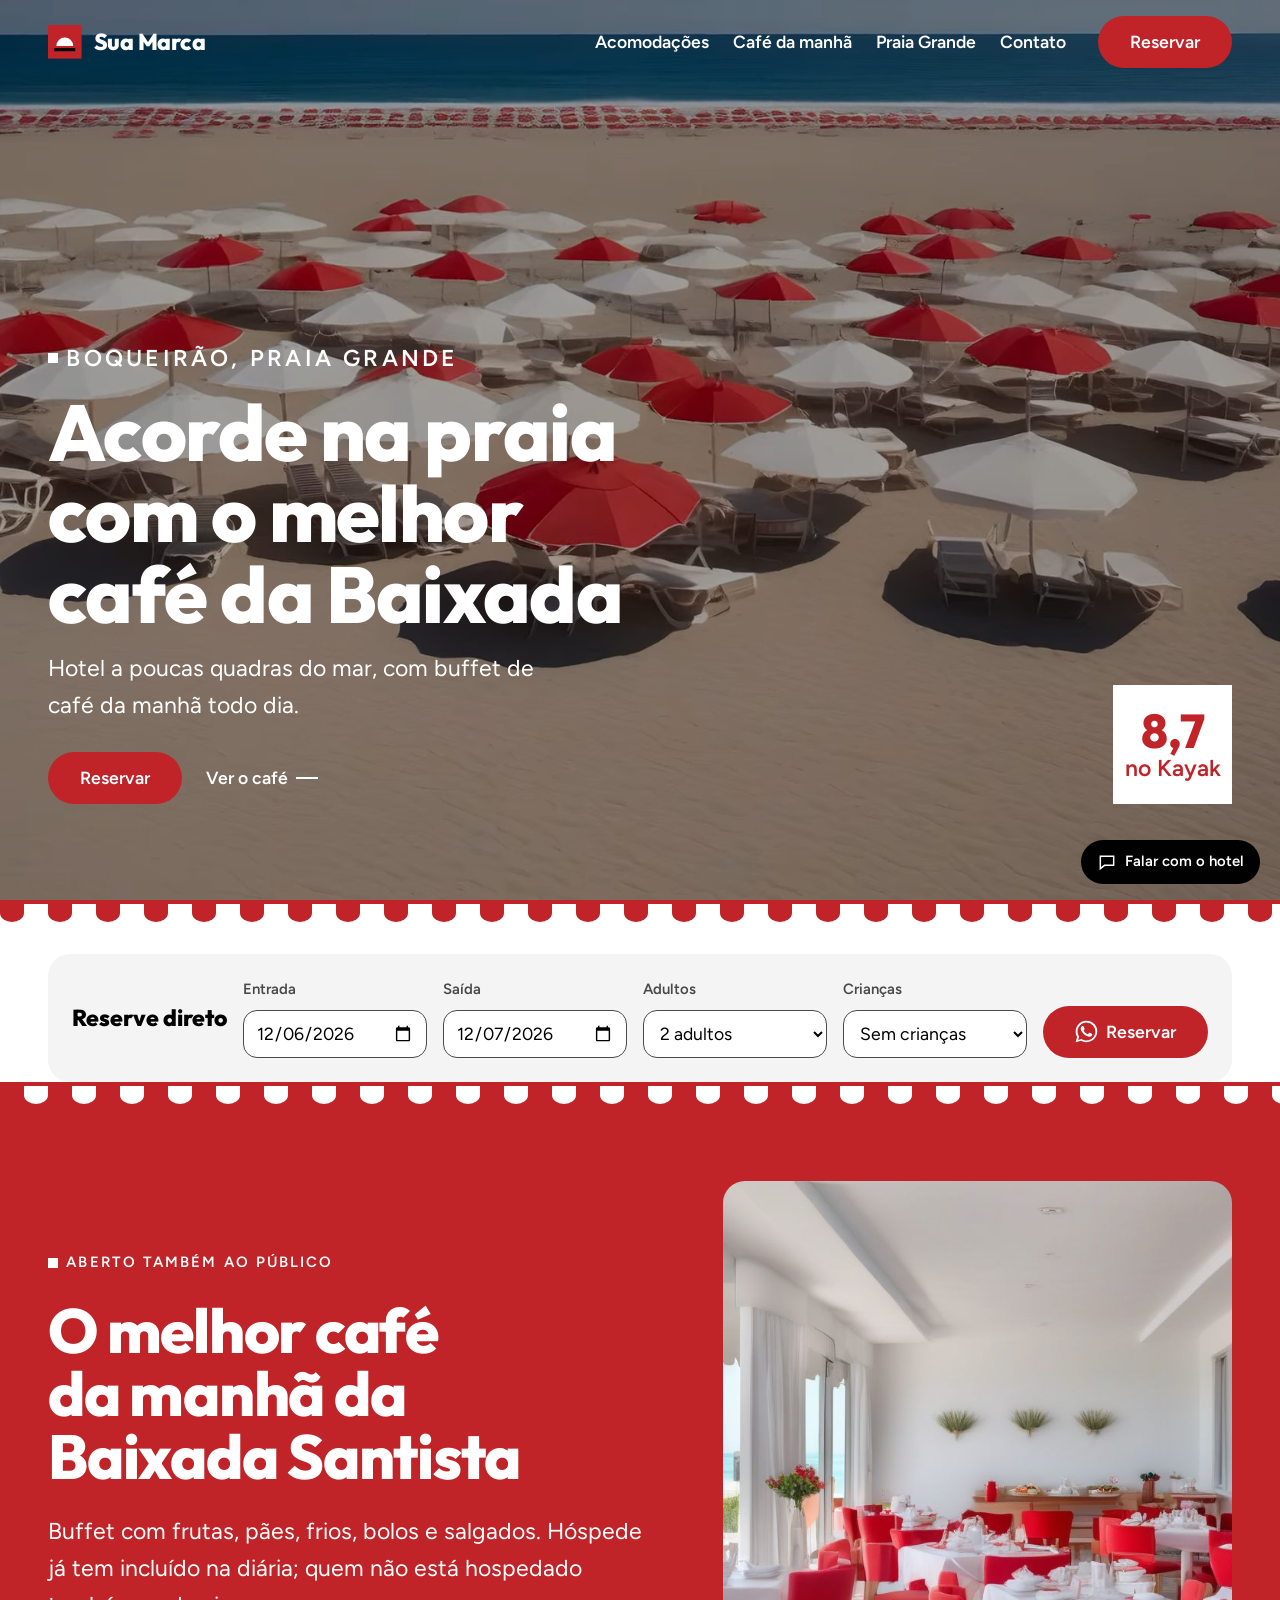
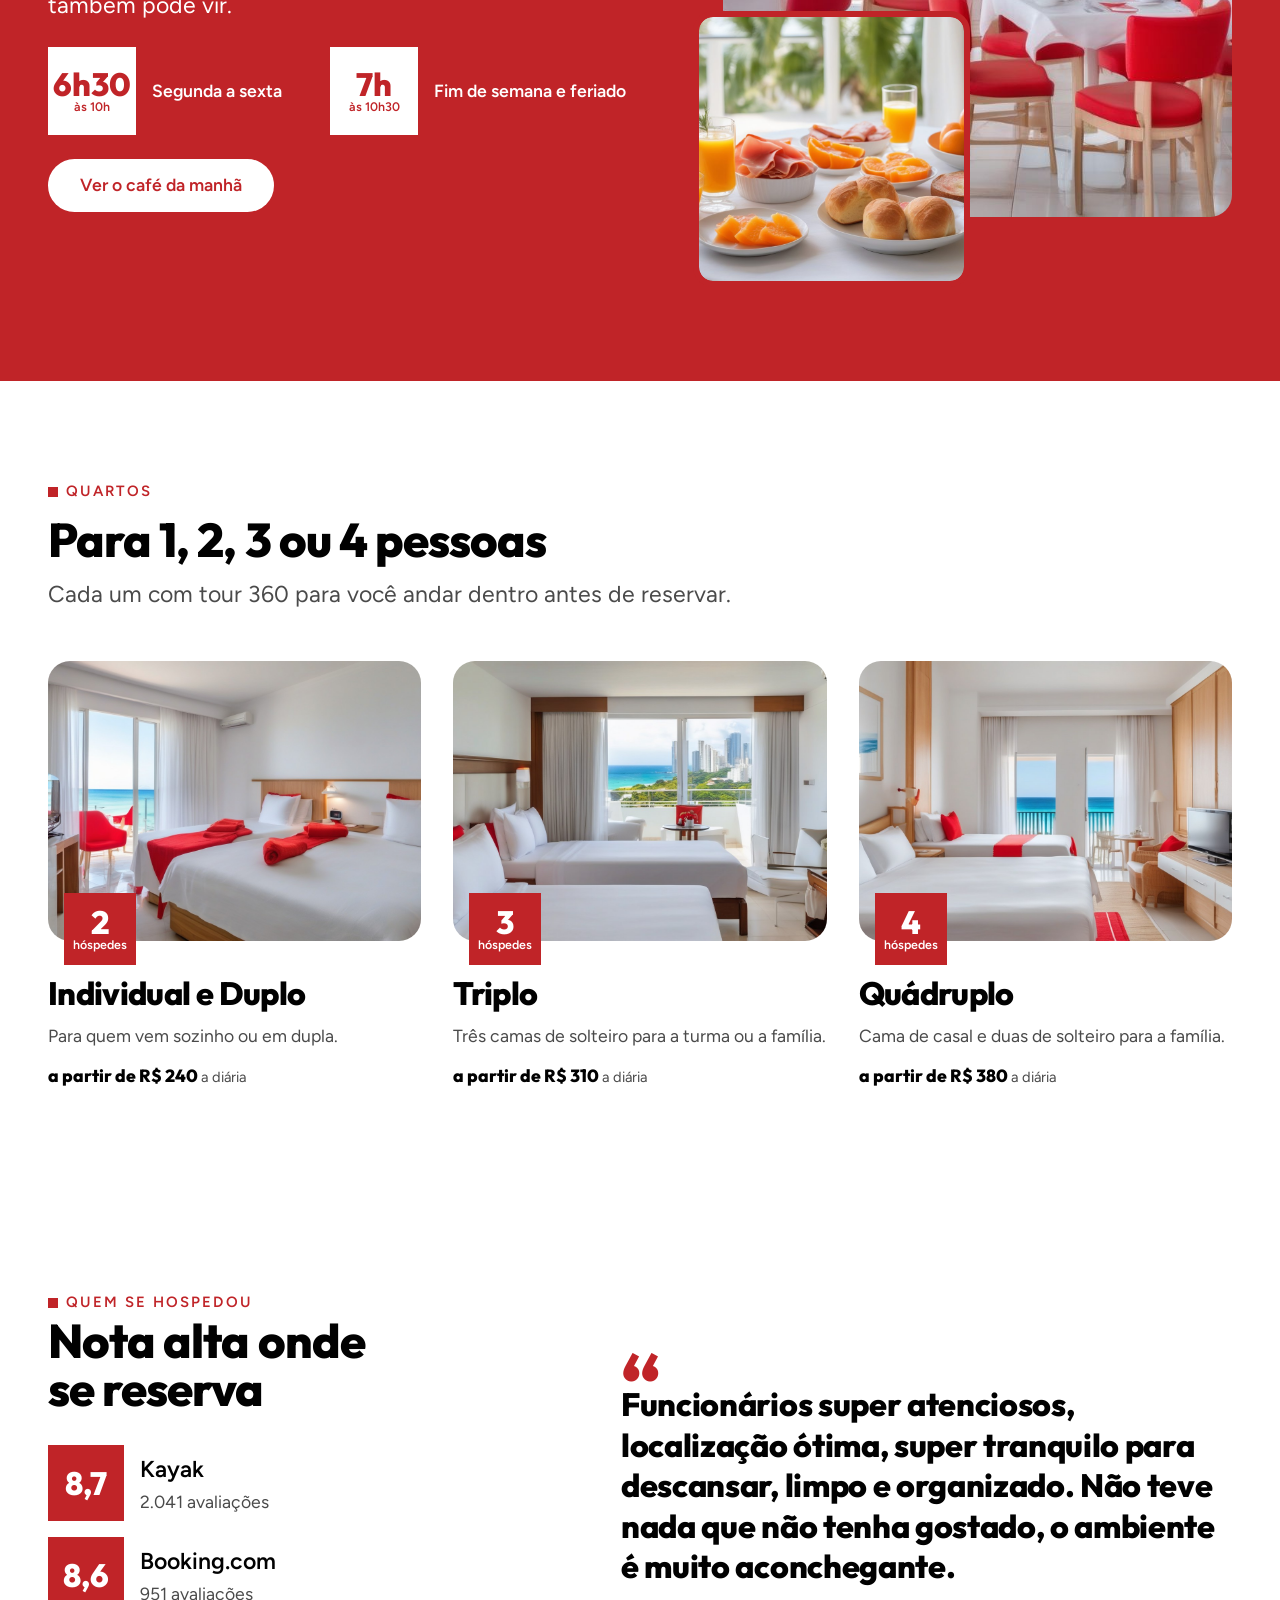
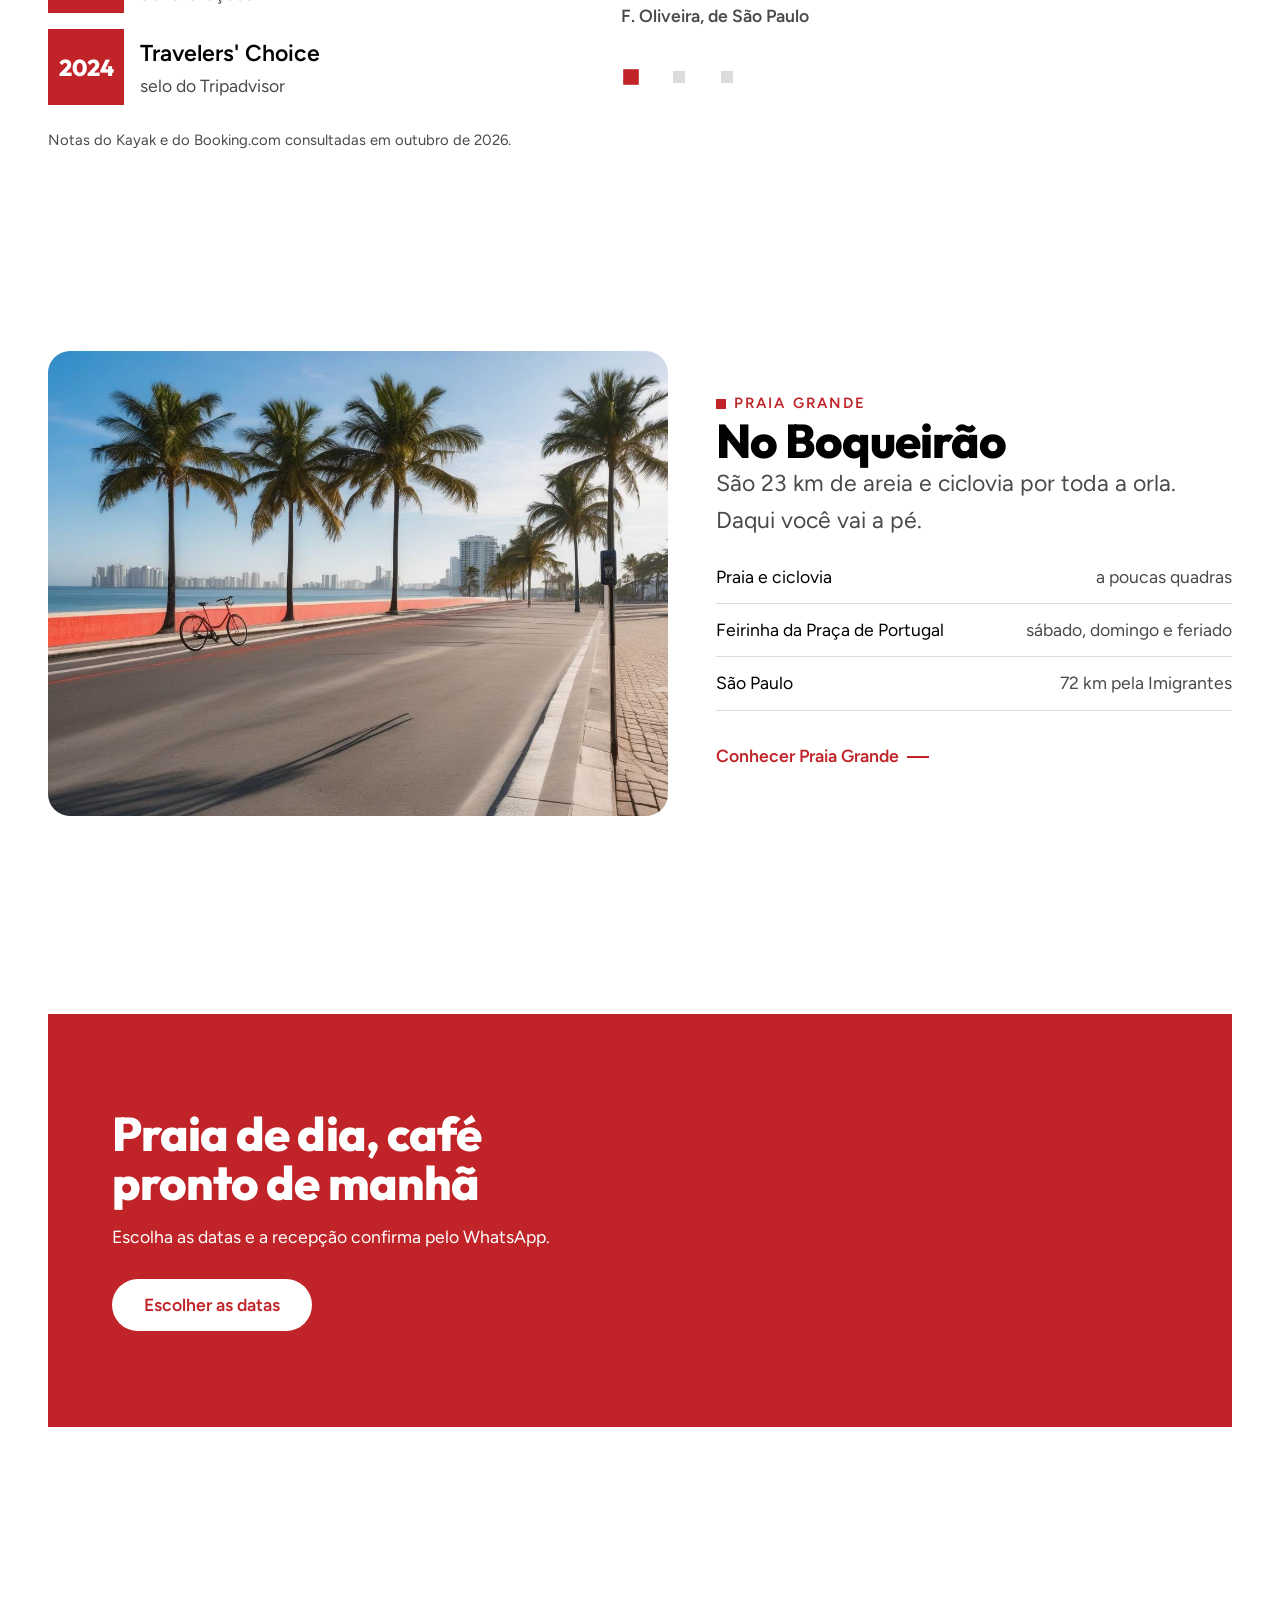
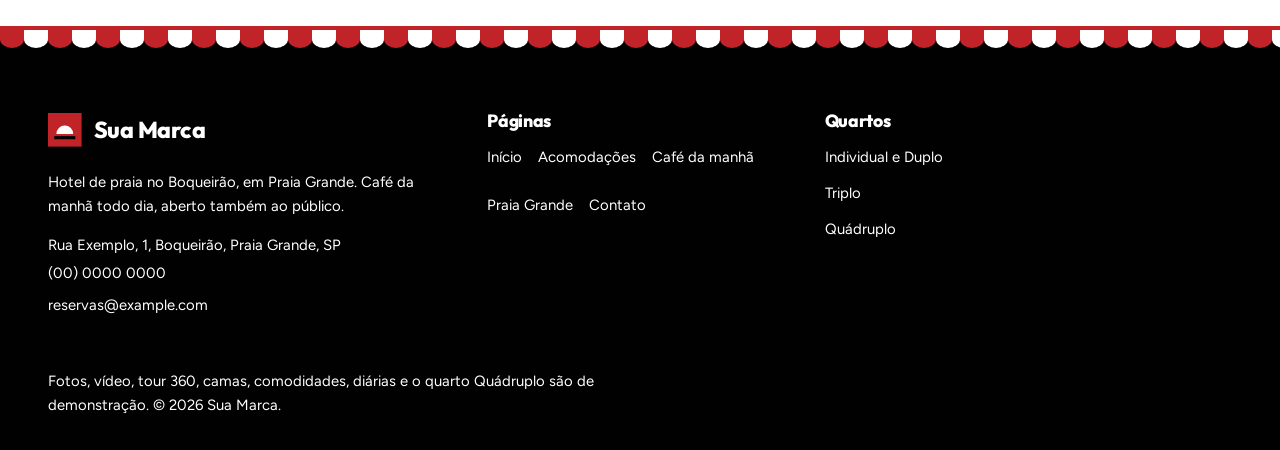
==== index.html @ 915e9f43 "Site novo: páginas, fotos, tour 360 e vídeo do hero" ====
<!doctype html>
<html lang="pt-BR">
<head>
<meta charset="utf-8">
<meta name="viewport" content="width=device-width, initial-scale=1">
<title>Sua Marca: hotel no Boqueirão, em Praia Grande, com o melhor café da Baixada</title>
<meta name="description" content="Hotel de praia no Boqueirão, em Praia Grande. Café da manhã em buffet aberto também ao público, quartos para até 4 pessoas e reserva pelo WhatsApp.">
<link rel="canonical" href="https://lugusofficial.github.io/hotel-boqueirao-praia-grande/">
<meta property="og:type" content="website">
<meta property="og:site_name" content="Sua Marca">
<meta property="og:title" content="Sua Marca: hotel no Boqueirão, em Praia Grande, com o melhor café da Baixada">
<meta property="og:description" content="Hotel de praia no Boqueirão, em Praia Grande. Café da manhã em buffet aberto também ao público, quartos para até 4 pessoas e reserva pelo WhatsApp.">
<meta property="og:url" content="https://lugusofficial.github.io/hotel-boqueirao-praia-grande/">
<meta property="og:image" content="assets/cafe.jpg">
<meta name="twitter:card" content="summary_large_image">
<meta name="theme-color" content="#c02428">
<link rel="icon" href="assets/favicon.svg" type="image/svg+xml">
<link rel="preconnect" href="https://fonts.googleapis.com">
<link rel="preconnect" href="https://fonts.gstatic.com" crossorigin>
<link rel="stylesheet" href="https://fonts.googleapis.com/css2?family=Outfit:wght@800&family=Figtree:wght@400;600&display=swap">
<link rel="stylesheet" href="css/tokens.css?v=09aa6852">
<link rel="stylesheet" href="css/base.css?v=050fb767">
<link rel="stylesheet" href="css/site.css?v=28163eb7">
<script type="application/ld+json">{"@context": "https://schema.org", "@type": "Hotel", "name": "Sua Marca", "description": "Hotel de praia no Boqueirão, em Praia Grande, com café da manhã em buffet aberto também ao público.", "url": "https://lugusofficial.github.io/hotel-boqueirao-praia-grande/", "telephone": "+0000000000", "email": "reservas@example.com", "address": {"@type": "PostalAddress", "streetAddress": "Rua Exemplo, 1", "addressLocality": "Praia Grande", "addressRegion": "SP", "addressCountry": "BR"}, "amenityFeature": [{"@type": "LocationFeatureSpecification", "name": "Café da manhã", "value": true}, {"@type": "LocationFeatureSpecification", "name": "Wifi grátis", "value": true}, {"@type": "LocationFeatureSpecification", "name": "Estacionamento", "value": true}]}</script>
<script src="js/main.js?v=dd145b68" defer></script>
<script src="js/atendente.js?v=ade53738" defer></script>
</head>
<body>
<a class="skip-link" href="#main">Pular para o conteúdo</a>
<header class="site-header">
  <div class="container site-header__inner">
    <a class="brand" href="index.html" aria-label="Sua Marca, página inicial"><svg class="brand__marca" viewBox="0 0 32 32" aria-hidden="true" focusable="false"><rect width="32" height="32" fill="#c02428"/><path d="M8 20a8 8 0 0 1 16 0z" fill="#fff"/><rect x="6" y="22" width="20" height="3" fill="#010101"/></svg><span>Sua Marca</span></a>
    <button class="nav-toggle" type="button" aria-expanded="false" aria-controls="site-nav">
      <svg class="icon icon--menu" viewBox="0 0 24 24" aria-hidden="true" focusable="false"><path d="M4 7h16M4 12h16M4 17h16"/></svg>
      <svg class="icon icon--close" viewBox="0 0 24 24" aria-hidden="true" focusable="false" hidden><path d="M6 6l12 12M18 6L6 18"/></svg>
      <span class="visually-hidden">Menu</span>
    </button>
    <nav class="site-nav" id="site-nav" aria-label="Principal" data-open="false">
      <ul><li><a href="acomodacoes.html">Acomodações</a></li><li><a href="cafe-da-manha.html">Café da manhã</a></li><li><a href="praia-grande.html">Praia Grande</a></li><li><a href="contato.html">Contato</a></li></ul>
      <a class="btn btn--primary" href="#reservar">Reservar</a>
    </nav>
  </div>
</header>
<main id="main">
  <section class="cena hero" aria-labelledby="titulo">
    <div class="cena__midia">
      <video autoplay muted loop playsinline preload="auto" poster="assets/hero.jpg" aria-hidden="true"
             data-video-el data-fallback="assets/hero.webp">
        <source src="assets/hero.webm" type="video/webm">
        <source src="assets/hero.mp4" type="video/mp4">
      </video>
    </div>
    <div class="container cena__texto">
      <p class="kicker">Boqueirão, Praia Grande</p>
      <h1 id="titulo">Acorde na praia com o melhor café da Baixada</h1>
      <p>Hotel a poucas quadras do mar, com buffet de café da manhã todo dia.</p>
      <div class="cluster">
        <a class="btn btn--primary" href="#reservar">Reservar</a>
        <a class="link-seta" href="cafe-da-manha.html">Ver o café</a>
      </div>
    </div>
    <p class="cena__selo"><strong>8,7</strong><span>no Kayak</span></p>
    <a class="cena__seta" href="#cafe"><svg class="icon" viewBox="0 0 24 24" aria-hidden="true" focusable="false"><path d="M12 5v14M6 13l6 6 6-6"/></svg><span class="visually-hidden">Ver mais</span></a>
  </section>
  <div class="listras" aria-hidden="true"></div>
<div class="reserva" id="reservar">
  <form class="container reserva__form" action="contato.html" method="get" data-reserva data-whatsapp="https://wa.me/0000000000" data-quarto="">
    <p class="reserva__titulo">Reserve direto</p>
    <div class="field"><label for="r-entrada">Entrada</label><input id="r-entrada" name="entrada" type="date" required></div>
    <div class="field"><label for="r-saida">Saída</label><input id="r-saida" name="saida" type="date" required></div>
    <div class="field"><label for="r-adultos">Adultos</label><select id="r-adultos" name="adultos"><option value="1">1 adulto</option><option value="2" selected>2 adultos</option><option value="3">3 adultos</option><option value="4">4 adultos</option></select></div>
    <div class="field"><label for="r-criancas">Crianças</label><select id="r-criancas" name="criancas"><option value="0" selected>Sem crianças</option><option value="1">1 criança</option><option value="2">2 crianças</option><option value="3">3 crianças</option></select></div>
    <button class="btn btn--primary" type="submit"><svg class="icon icon--wa" viewBox="0 0 24 24" aria-hidden="true" focusable="false"><path d="M17.47 14.38c-.3-.15-1.76-.87-2.03-.97-.27-.1-.47-.15-.67.15-.2.3-.77.97-.94 1.17-.17.2-.35.22-.65.07-.3-.15-1.26-.46-2.4-1.48-.89-.79-1.49-1.77-1.66-2.07-.17-.3-.02-.46.13-.61.13-.13.3-.35.45-.52.15-.17.2-.3.3-.5.1-.2.05-.37-.02-.52-.07-.15-.67-1.62-.92-2.22-.24-.58-.49-.5-.67-.51h-.57c-.2 0-.52.07-.8.37-.27.3-1.04 1.02-1.04 2.48s1.07 2.88 1.21 3.08c.15.2 2.1 3.2 5.08 4.49.71.31 1.26.49 1.69.63.71.23 1.36.2 1.87.12.57-.09 1.76-.72 2.01-1.41.25-.7.25-1.29.17-1.41-.07-.13-.27-.2-.57-.35zM12.05 21.5h-.01a9.4 9.4 0 0 1-4.79-1.31l-.34-.2-3.56.93.95-3.47-.22-.36a9.38 9.38 0 0 1-1.44-5.01c0-5.19 4.23-9.41 9.42-9.41a9.36 9.36 0 0 1 6.66 2.76 9.35 9.35 0 0 1 2.75 6.66c0 5.19-4.23 9.41-9.42 9.41zm8.02-17.43A11.27 11.27 0 0 0 12.05.75C5.8.75.72 5.83.72 12.08c0 2 .52 3.95 1.52 5.66L.62 23.25l5.65-1.48a11.3 11.3 0 0 0 5.78 1.48h.01c6.25 0 11.33-5.08 11.33-11.33 0-3.03-1.18-5.87-3.32-8.01z"/></svg>Reservar</button>
    <p class="form-status visually-hidden" role="status"></p>
  </form>
</div>

  <section class="section faixa-cafe" id="cafe" aria-labelledby="cafe-titulo">
    <div class="container cafe">
      <div class="cafe__texto">
        <p class="kicker">Aberto também ao público</p>
        <h2 id="cafe-titulo">O melhor café da manhã da Baixada Santista</h2>
        <p class="lead">Buffet com frutas, pães, frios, bolos e salgados. Hóspede já tem incluído na diária; quem não está hospedado também pode vir.</p>
        <ul class="horarios">
          <li><span class="carimbo carimbo--branco"><strong>6h30</strong><small>às 10h</small></span>Segunda a sexta</li>
          <li><span class="carimbo carimbo--branco"><strong>7h</strong><small>às 10h30</small></span>Fim de semana e feriado</li>
        </ul>
        <a class="btn btn--claro" href="cafe-da-manha.html">Ver o café da manhã</a>
      </div>
      <div class="cafe__fotos">
        <img src="assets/cafe.jpg" alt="Salão de café da manhã claro, com mesas de toalha branca e cadeiras vermelhas" width="1216" height="832" loading="lazy" decoding="async">
        <img src="assets/cafe-2.jpg" alt="Pães, pão de forma, presunto, laranjas, mamão e suco de laranja sobre a mesa branca" width="1216" height="832" loading="lazy" decoding="async">
      </div>
    </div>
  </section>

  <section class="section" aria-labelledby="quartos-titulo">
    <div class="container">
      <div class="cabeca">
        <p class="kicker">Quartos</p>
        <h2 id="quartos-titulo">Para 1, 2, 3 ou 4 pessoas</h2>
        <p class="lead">Cada um com tour 360 para você andar dentro antes de reservar.</p>
      </div>
      <div class="quartos" data-reveal-filhos>
        <a class="quarto" href="individual.html">
          <div class="quarto__foto"><img src="assets/individual-1.jpg" alt="Quarto claro com duas camas de lençol branco e mantas vermelhas, TV, poltrona vermelha e porta de vidro ensolarada" width="1216" height="832" loading="lazy" decoding="async"><span class="carimbo carimbo--canto"><strong>2</strong><small>hóspedes</small></span></div>
          <h3>Individual e Duplo</h3>
          <p>Para quem vem sozinho ou em dupla.</p>
          <p class="preco">a partir de R$ 240 <small>a diária</small></p>
        </a>
        <a class="quarto" href="triplo.html">
          <div class="quarto__foto"><img src="assets/triplo-1.jpg" alt="Quarto claro com camas de solteiro de lençol branco, travesseiros vermelhos e janela ensolarada" width="1216" height="832" loading="lazy" decoding="async"><span class="carimbo carimbo--canto"><strong>3</strong><small>hóspedes</small></span></div>
          <h3>Triplo</h3>
          <p>Três camas de solteiro para a turma ou a família.</p>
          <p class="preco">a partir de R$ 310 <small>a diária</small></p>
        </a>
        <a class="quarto" href="quadruplo.html">
          <div class="quarto__foto"><img src="assets/quadruplo-1.jpg" alt="Quarto de família claro com camas de lençol branco e faixas vermelhas, TV e móveis de madeira clara" width="1216" height="832" loading="lazy" decoding="async"><span class="carimbo carimbo--canto"><strong>4</strong><small>hóspedes</small></span></div>
          <h3>Quádruplo</h3>
          <p>Cama de casal e duas de solteiro para a família.</p>
          <p class="preco">a partir de R$ 380 <small>a diária</small></p>
        </a>
      </div>
    </div>
  </section>

  <section class="section" aria-labelledby="notas-titulo">
    <div class="container avaliacoes">
      <div>
        <p class="kicker">Quem se hospedou</p>
        <h2 id="notas-titulo">Nota alta onde se reserva</h2>
        <ul class="notas">
          <li><span class="carimbo"><strong>8,7</strong></span><p><b>Kayak</b>2.041 avaliações</p></li>
          <li><span class="carimbo"><strong>8,6</strong></span><p><b>Booking.com</b>951 avaliações</p></li>
          <li><span class="carimbo carimbo--ano"><strong>2024</strong></span><p><b>Travelers' Choice</b>selo do Tripadvisor</p></li>
        </ul>
        <p class="fonte">Notas do Kayak e do Booking.com consultadas em outubro de 2026.</p>
      </div>
      <div class="depo" data-depo>
        <div class="depo__trilho">
          <figure class="depo__item">
            <blockquote>Funcionários super atenciosos, localização ótima, super tranquilo para descansar, limpo e organizado. Não teve nada que não tenha gostado, o ambiente é muito aconchegante.</blockquote>
            <figcaption><cite>F. Oliveira, de São Paulo</cite></figcaption>
          </figure>
          <figure class="depo__item">
            <blockquote>O café da manhã vale a viagem. Bolo quentinho, salgado e fruta, e a praia logo ali.</blockquote>
            <figcaption><cite>Depoimento de exemplo</cite></figcaption>
          </figure>
          <figure class="depo__item">
            <blockquote>Quarto limpo, cama boa e a recepção respondeu tudo pelo WhatsApp antes de a gente chegar.</blockquote>
            <figcaption><cite>Depoimento de exemplo</cite></figcaption>
          </figure>
        </div>
        <div class="depo__nav"></div>
      </div>
    </div>
  </section>

  <section class="section" aria-labelledby="praia-titulo">
    <div class="container local">
      <img src="assets/orla.jpg" alt="Orla de Praia Grande com coqueiros, uma bicicleta na mureta e o mar ao fundo num dia de sol" width="1216" height="832" loading="lazy" decoding="async">
      <div>
        <p class="kicker">Praia Grande</p>
        <h2 id="praia-titulo">No Boqueirão</h2>
        <p class="lead">São 23 km de areia e ciclovia por toda a orla. Daqui você vai a pé.</p>
        <ul class="distancias">
          <li><span>Praia e ciclovia</span><span>a poucas quadras</span></li>
          <li><span>Feirinha da Praça de Portugal</span><span>sábado, domingo e feriado</span></li>
          <li><span>São Paulo</span><span>72 km pela Imigrantes</span></li>
        </ul>
        <p><a class="link-seta" href="praia-grande.html">Conhecer Praia Grande</a></p>
      </div>
    </div>
  </section>

  <section class="section chamada">
    <div class="container">
      <div class="chamada__bloco">
        <h2>Praia de dia, café pronto de manhã</h2>
        <p>Escolha as datas e a recepção confirma pelo WhatsApp.</p>
        <a class="btn btn--claro" href="#reservar">Escolher as datas</a>
      </div>
    </div>
  </section>
</main>

<div class="atendente" data-atendente data-whatsapp="https://wa.me/0000000000" hidden>
  <button class="atendente__abrir" type="button" data-atendente-abrir aria-expanded="false" aria-controls="atendente-painel">
    <svg class="atendente__icone" viewBox="0 0 24 24" aria-hidden="true" focusable="false"><path d="M4 5h16v11H9l-5 4z"/></svg>
    <span>Falar com o hotel</span>
  </button>
  <div class="atendente__painel" id="atendente-painel" role="dialog" aria-labelledby="atendente-titulo" data-atendente-painel hidden>
    <div class="atendente__topo">
      <p class="atendente__titulo" id="atendente-titulo">Atendente de demonstração</p>
      <button class="atendente__fechar" type="button" data-atendente-fechar>
        <svg class="icon" viewBox="0 0 24 24" aria-hidden="true" focusable="false"><path d="M6 6l12 12M18 6L6 18"/></svg>
        <span class="visually-hidden">Fechar a conversa</span>
      </button>
    </div>
    <ol class="atendente__mensagens" data-atendente-mensagens aria-live="polite"></ol>
    <ul class="atendente__chips" data-atendente-chips></ul>
    <form class="atendente__form" data-atendente-form>
      <label class="visually-hidden" for="atendente-texto">Sua mensagem</label>
      <input id="atendente-texto" type="text" autocomplete="off" maxlength="200" placeholder="Pergunte sobre quartos, diárias ou o café">
      <button class="atendente__enviar" type="submit">Enviar</button>
    </form>
    <p class="atendente__aviso">Respostas automáticas de demonstração. Para reservar, a conversa segue no WhatsApp.</p>
  </div>
</div>
<footer class="site-footer">
  <div class="listras" aria-hidden="true"></div>
  <div class="container">
    <div class="rodape">
      <div class="stack">
        <a class="brand" href="index.html" aria-label="Sua Marca, página inicial"><svg class="brand__marca" viewBox="0 0 32 32" aria-hidden="true" focusable="false"><rect width="32" height="32" fill="#c02428"/><path d="M8 20a8 8 0 0 1 16 0z" fill="#fff"/><rect x="6" y="22" width="20" height="3" fill="#010101"/></svg><span>Sua Marca</span></a>
        <p>Hotel de praia no Boqueirão, em Praia Grande. Café da manhã todo dia, aberto também ao público.</p>
        <p>Rua Exemplo, 1, Boqueirão, Praia Grande, SP<br><a href="tel:+0000000000">(00) 0000 0000</a><br><a href="mailto:reservas@example.com">reservas@example.com</a></p>
      </div>
      <nav aria-label="Rodapé">
        <h2>Páginas</h2>
        <ul><li><a href="index.html">Início</a></li><li><a href="acomodacoes.html">Acomodações</a></li><li><a href="cafe-da-manha.html">Café da manhã</a></li><li><a href="praia-grande.html">Praia Grande</a></li><li><a href="contato.html">Contato</a></li></ul>
      </nav>
      <div>
        <h2>Quartos</h2>
        <ul><li><a href="individual.html">Individual e Duplo</a></li><li><a href="triplo.html">Triplo</a></li><li><a href="quadruplo.html">Quádruplo</a></li></ul>
      </div>
    </div>
    <p class="rodape__fim">Fotos, vídeo, tour 360, camas, comodidades, diárias e o quarto Quádruplo são de demonstração. © <span data-year>2026</span> Sua Marca.</p>
  </div>
</footer>
</body>
</html>
---- css/tokens.css ----
/* Tokens escritos a mao a partir do DESIGN.md do projeto: sol e cafe.
   Branco dominante e luminoso, o vermelho do quadrado do logo em blocos
   solidos, o preto do logo para o texto. Sem dourado, bege, marinho ou verde. */
:root {
  --branco: #ffffff;
  --vermelho: #c02428;
  --vermelho-escuro: #8e1a1d;
  --preto: #010101;
  --cinza: #4a4a4a;
  --nevoa: #f4f4f4;
  --linha: #dcdcdc;

  --color-bg: var(--branco);
  --color-text: var(--preto);
  --color-muted: var(--cinza);
  --color-surface: var(--nevoa);
  --color-rule: var(--linha);
  --color-accent: var(--vermelho);
  --color-on-accent: var(--branco);
  --color-focus: var(--preto);

  --font-display: "Outfit", "Arial Rounded MT Bold", system-ui, sans-serif;
  --font-body: "Figtree", system-ui, -apple-system, "Segoe UI", sans-serif;
  --weight-display: 800;
  --weight-display-strong: 800;
  --weight-body: 400;
  --weight-body-medium: 600;

  --step--1: clamp(0.88rem, 0.85rem + 0.1vw, 0.94rem);
  --step-0: clamp(1rem, 0.96rem + 0.2vw, 1.1rem);
  --step-1: clamp(1.2rem, 1.12rem + 0.4vw, 1.45rem);
  --step-2: clamp(1.5rem, 1.3rem + 0.9vw, 2.05rem);
  --step-3: clamp(2rem, 1.6rem + 1.7vw, 3rem);
  --step-4: clamp(2.4rem, 1.8rem + 2.6vw, 4rem);
  --step-5: clamp(2.7rem, 1.9rem + 3.8vw, 5.4rem);
  --leading-body: 1.6;
  --leading-tight: 1.02;
  --measure: 62ch;

  --space-1: 0.25rem;
  --space-2: 0.5rem;
  --space-3: 0.75rem;
  --space-4: 1rem;
  --space-5: 1.5rem;
  --space-6: 2rem;
  --space-7: 3rem;
  --space-8: 4rem;
  --space-9: 6rem;
  --gutter: 1.25rem;
  --container: 74rem;
  --section-gap: clamp(4.5rem, 3rem + 4vw, 7rem);

  --radius-sm: 8px;
  --radius-md: 14px;
  --radius-lg: 22px;
  --radius-pill: 999px;

  /* Lado do carimbo quadrado (o logo como motivo). */
  --carimbo: 5.5rem;
  --listras-altura: 22px;

  --sombra: 0 14px 40px color-mix(in srgb, var(--preto) 20%, transparent);
}
---- css/base.css ----
/* Generated by scaffold.py. Base layer: reset, typography, primitives. Do not duplicate these rules in site.css. */
*, *::before, *::after { box-sizing: border-box; }
* { margin: 0; }
html { -webkit-text-size-adjust: 100%; scroll-behavior: smooth; }
body {
  background: var(--color-bg);
  color: var(--color-text);
  font-family: var(--font-body);
  font-weight: var(--weight-body);
  font-size: var(--step-0);
  line-height: var(--leading-body);
  -webkit-font-smoothing: antialiased;
  overflow-wrap: anywhere;
}
img, svg, video { display: block; max-width: 100%; height: auto; }
img { border-radius: var(--radius-md); }
input, button, textarea, select { font: inherit; color: inherit; }
button { cursor: pointer; }
a { color: inherit; text-decoration-thickness: 1px; text-underline-offset: 0.15em; cursor: pointer; }
ul, ol { list-style: none; padding: 0; }
[hidden] { display: none !important; }
table { border-collapse: collapse; width: 100%; }
th, td { text-align: left; padding: var(--space-2) 0; vertical-align: top; }
hr, .rule { border: 0; border-top: 1px solid var(--color-rule); }

h1, h2, h3, h4 {
  font-family: var(--font-display);
  font-weight: var(--weight-display);
  line-height: var(--leading-tight);
  letter-spacing: -0.01em;
  text-wrap: balance;
}
h1 { font-size: var(--step-5); }
h2 { font-size: var(--step-3); }
h3 { font-size: var(--step-1); }
p, li, td, th, dd, dt, label, blockquote { max-width: var(--measure); }
.lead { font-size: var(--step-1); color: var(--color-muted); }
.muted { color: var(--color-muted); }
.label { font-size: var(--step--1); letter-spacing: 0.08em; text-transform: uppercase; color: var(--color-muted); }
.display { font-size: var(--step-4); font-family: var(--font-display); font-weight: var(--weight-display); line-height: var(--leading-tight); }

/* Layout primitives */
.container { width: min(100% - 2 * var(--gutter), var(--container)); margin-inline: auto; }
.container--narrow { max-width: 40rem; }
.container--wide { max-width: 90rem; }
.section { padding-block: var(--section-gap); }
.stack > * + * { margin-top: var(--space-4); }
.stack--lg > * + * { margin-top: var(--space-6); }
.stack--xl > * + * { margin-top: var(--space-8); }
.cluster { display: flex; flex-wrap: wrap; gap: var(--space-4); align-items: center; }
.split { display: grid; gap: var(--space-6); align-items: start; }
.grid { display: grid; gap: var(--space-6) var(--space-7); }
.media { border-radius: var(--radius-lg); overflow: hidden; }
.media img { border-radius: inherit; width: 100%; }
.surface { background: var(--color-surface); border-radius: var(--radius-lg); padding: var(--space-6); }
.numeral { font-family: var(--font-display); font-size: var(--step-4); line-height: 1; color: var(--color-muted); }
@media (min-width: 48em) {
  .split { grid-template-columns: repeat(2, minmax(0, 1fr)); gap: var(--space-8); }
  .split--wide-media { grid-template-columns: 5fr 7fr; }
  .split--wide-text { grid-template-columns: 7fr 5fr; }
  .grid--3 { grid-template-columns: repeat(3, minmax(0, 1fr)); }
  .grid--2 { grid-template-columns: repeat(2, minmax(0, 1fr)); }
  .surface { padding: var(--space-8); }
}

/* Buttons: pill by default, one primary per viewport */
.btn {
  display: inline-flex; align-items: center; justify-content: center; gap: var(--space-2);
  min-height: 3rem; padding: var(--space-3) var(--space-6);
  border-radius: var(--radius-pill); border: 0;
  font-weight: var(--weight-body-medium); text-decoration: none; cursor: pointer;
  transition: opacity 150ms ease, transform 150ms ease;
}
.btn--primary { background: var(--color-accent); color: var(--color-on-accent); }
.btn--primary:hover { opacity: 0.9; }
.btn--primary:active { transform: translateY(1px); }
.btn--link { padding-inline: 0; min-height: auto; text-decoration: underline; text-underline-offset: 0.2em; }
.icon { width: 1.25em; height: 1.25em; fill: none; stroke: currentColor; stroke-width: 1.75; stroke-linecap: round; stroke-linejoin: round; flex: none; }

/* Header and navigation */
.site-header { padding-block: var(--space-4); }
.site-header__inner { display: flex; align-items: center; justify-content: space-between; gap: var(--space-4); flex-wrap: wrap; }
.brand { font-family: var(--font-display); font-weight: var(--weight-display-strong); font-size: var(--step-1); text-decoration: none; }
.nav-toggle { background: none; border: 0; padding: var(--space-2); border-radius: var(--radius-pill); display: inline-flex; }
.site-nav { display: none; width: 100%; padding-top: var(--space-4); }
.site-nav[data-open="true"] { display: block; }
.site-nav ul { display: flex; flex-direction: column; gap: var(--space-3); margin-bottom: var(--space-4); }
.site-nav a:not(.btn) { text-decoration: none; padding-block: var(--space-2); display: inline-block; }
.site-nav a:not(.btn):hover { text-decoration: underline; }
@media (min-width: 48em) {
  .nav-toggle { display: none; }
  .site-nav { display: flex; width: auto; padding: 0; align-items: center; gap: var(--space-6); }
  .site-nav ul { flex-direction: row; gap: var(--space-5); margin: 0; }
}

/* Forms: visible labels, one rule per field */
.field { display: grid; gap: var(--space-2); }
.field input, .field textarea {
  width: 100%; padding: var(--space-3) var(--space-4);
  background: transparent; border: 1px solid var(--color-rule); border-radius: var(--radius-md);
}
.field textarea { min-height: 8rem; resize: vertical; }
.form-status { color: var(--color-muted); min-height: 1.5em; }

/* Footer */
.site-footer { padding-block: var(--space-8) var(--space-6); color: var(--color-muted); font-size: var(--step--1); }
.site-footer nav ul { display: flex; flex-wrap: wrap; gap: var(--space-4); }
.site-footer a { text-decoration: none; }
.site-footer a:hover { text-decoration: underline; }

/* Accessibility */
.visually-hidden { position: absolute; width: 1px; height: 1px; overflow: hidden; clip: rect(0 0 0 0); white-space: nowrap; }
.skip-link { position: absolute; left: -999px; top: var(--space-4); z-index: 10; background: var(--color-accent); color: var(--color-on-accent); padding: var(--space-3) var(--space-5); border-radius: var(--radius-pill); text-decoration: none; }
.skip-link:focus { left: var(--space-4); }
:focus-visible { outline: 2px solid var(--color-focus); outline-offset: 3px; border-radius: var(--radius-sm); }
@media (prefers-reduced-motion: reduce) {
  *, *::before, *::after { animation-duration: 0.01ms !important; animation-iteration-count: 1 !important; transition-duration: 0.01ms !important; scroll-behavior: auto !important; }
}
---- css/site.css ----
/* Camada do site: sol e cafe. Branco luminoso, o quadrado vermelho do logo em
   blocos solidos de canto reto (carimbos, faixa do cafe, chamada), cantos
   suaves nas fotos e cards, preto no texto, listras de guarda-sol como
   divisor (assets/listras.svg). So tokens. */

body { overflow-x: hidden; }
h1, h2, h3 { color: var(--preto); letter-spacing: -0.02em; }
h2 { font-size: var(--step-3); }
.lead { color: var(--cinza); }

/* Rotulo com o quadradinho do logo na frente */
.kicker { display: inline-flex; align-items: center; gap: var(--space-2); font-weight: var(--weight-body-medium); font-size: var(--step--1); letter-spacing: 0.14em; text-transform: uppercase; color: var(--vermelho); }
.kicker::before { content: ""; width: 0.65rem; height: 0.65rem; background: currentColor; flex: none; }
.cabeca { display: grid; gap: var(--space-3); margin-bottom: var(--space-7); max-width: 46rem; }

/* Listras de guarda-sol: aba recortada vermelha e branca */
.listras { height: var(--listras-altura); background: url("../assets/listras.svg") repeat-x left top / auto 100%; }

/* Botoes */
.btn { font-weight: var(--weight-body-medium); transition: background-color 200ms ease, color 200ms ease, transform 200ms ease; }
.btn:hover { transform: translateY(-2px); }
.btn--primary:hover { opacity: 1; background: var(--vermelho-escuro); }
.btn--claro { background: var(--branco); color: var(--vermelho); }
.btn--claro:hover { background: var(--nevoa); color: var(--vermelho-escuro); }
.btn .icon--wa { width: 1.3em; height: 1.3em; fill: currentColor; stroke: none; }
.link-seta { font-weight: var(--weight-body-medium); color: var(--vermelho); text-decoration: none; display: inline-flex; align-items: center; gap: var(--space-2); min-height: 44px; }
.link-seta::after { content: ""; width: 1.4rem; height: 2px; background: currentColor; transition: width 250ms ease; }
.link-seta:hover::after { width: 2.4rem; }

/* Cabecalho */
.site-header { position: sticky; top: 0; z-index: 30; background: var(--branco); transition: background-color 250ms ease; }
.site-header.is-sobre { background: transparent; }
.site-header.is-sobre .brand, .site-header.is-sobre .nav-toggle, .site-header.is-sobre .site-nav a:not(.btn) { color: var(--branco); }
.site-header.is-aberto { background: var(--branco); }
.site-header.is-aberto .brand, .site-header.is-aberto .nav-toggle, .site-header.is-aberto .site-nav a:not(.btn) { color: var(--preto); }
.brand { display: inline-flex; align-items: center; gap: var(--space-3); font-size: var(--step-1); letter-spacing: -0.01em; color: var(--preto); }
.brand__marca { width: 2.1rem; height: 2.1rem; flex: none; }
.nav-toggle { color: var(--preto); min-width: 44px; min-height: 44px; align-items: center; justify-content: center; }
.site-nav a:not(.btn) { font-weight: var(--weight-body-medium); color: var(--preto); }
.site-nav a[aria-current="page"]:not(.btn) { color: var(--vermelho); text-decoration: underline; text-decoration-thickness: 2px; text-underline-offset: 0.45em; }
.site-header.is-sobre .site-nav a[aria-current="page"]:not(.btn) { color: var(--branco); }
@media (min-width: 48em) and (max-width: 67.99em) {
  .nav-toggle { display: inline-flex; }
  .site-nav { display: none; width: 100%; padding-top: var(--space-4); }
  .site-nav[data-open="true"] { display: block; }
  .site-nav ul { flex-direction: column; gap: var(--space-3); margin-bottom: var(--space-4); }
}

/* Heroi de video. Sem o video, o fundo e o vermelho da marca. */
.cena { position: relative; min-height: 100svh; margin-top: calc(-1 * var(--altura-header, 4.5rem)); display: grid; align-items: end; color: var(--branco); overflow: hidden; background: var(--vermelho); }
.cena__midia, .cena__midia video, .cena__midia img { position: absolute; inset: 0; width: 100%; height: 100%; object-fit: cover; }
.cena__midia img { border-radius: inherit; }
.cena__midia::after { content: ""; position: absolute; inset: 0; background: color-mix(in srgb, var(--preto) 38%, transparent); }
.cena video::-webkit-media-controls-start-playback-button { display: none; }
.cena__texto { position: relative; z-index: 1; display: grid; gap: var(--space-4); justify-items: start; padding-block: var(--space-9) var(--space-9); }
.cena .kicker, .cena h1, .cena .link-seta { color: var(--branco); }
.cena h1 { font-size: var(--step-5); max-width: 13ch; }
.cena p { font-size: var(--step-1); max-width: 34ch; }
.cena .cluster { margin-top: var(--space-3); gap: var(--space-5); }
.cena__selo { display: none; }
@media (min-width: 48em) {
  .cena__selo { position: absolute; z-index: 1; right: var(--gutter); bottom: var(--space-9); display: grid; place-content: center; text-align: center; width: calc(var(--carimbo) * 1.35); aspect-ratio: 1; background: var(--branco); color: var(--vermelho); font-size: var(--step--1); font-weight: var(--weight-body-medium); line-height: 1.2; }
  .cena__selo strong { font-family: var(--font-display); font-weight: var(--weight-display); font-size: var(--step-3); line-height: 1; }
}
@media (min-width: 80em) { .cena__selo { right: calc((100vw - var(--container)) / 2); } }
.cena__seta { position: absolute; z-index: 1; left: var(--gutter); bottom: var(--space-5); width: 2.75rem; height: 2.75rem; display: grid; place-items: center; color: var(--branco); background: var(--vermelho); text-decoration: none; animation: desce 2.6s ease-in-out infinite; }
@keyframes desce { 0%, 100% { transform: translateY(0); } 50% { transform: translateY(8px); } }
@media (min-width: 48em) { .cena__seta { display: none; } }

/* Topo das paginas internas: foto de canto suave com o quadrado vermelho atras */
.topo { padding-block: var(--space-7) var(--space-8); }
.topo__grade { display: grid; gap: var(--space-7); align-items: center; }
@media (min-width: 52em) { .topo__grade { grid-template-columns: 6fr 5fr; gap: var(--space-8); } }
.topo h1 { font-size: var(--step-4); max-width: 16ch; }
.topo .cluster { margin-top: var(--space-5); }
.topo__foto { position: relative; isolation: isolate; margin-right: var(--space-3); margin-top: var(--space-3); }
.topo__foto::before { content: ""; position: absolute; z-index: -1; right: calc(-1 * var(--space-3)); top: calc(-1 * var(--space-3)); width: 42%; aspect-ratio: 1; background: var(--vermelho); }
.topo__foto img { width: 100%; aspect-ratio: 4 / 3; object-fit: cover; border-radius: var(--radius-lg); }

/* Carimbo: o quadrado do logo, canto reto */
.carimbo { display: inline-grid; place-content: center; text-align: center; flex: none; width: var(--carimbo); aspect-ratio: 1; background: var(--vermelho); color: var(--branco); font-size: var(--step--1); font-weight: var(--weight-body-medium); line-height: 1.15; }
.carimbo strong { font-family: var(--font-display); font-weight: var(--weight-display); font-size: var(--step-2); line-height: 1; }
.carimbo--branco { background: var(--branco); color: var(--vermelho); }
.carimbo--ano strong { font-size: var(--step-1); }
.carimbo--canto { position: absolute; left: var(--space-4); bottom: calc(-1 * var(--space-5)); width: 4.5rem; }
.carimbo--canto strong { font-size: var(--step-2); }

/* Barra de reserva */
.reserva { position: relative; z-index: 2; padding-top: var(--space-6); }
.reserva__form { display: grid; gap: var(--space-4); align-items: end; padding: var(--space-5); border-radius: var(--radius-lg); background: var(--nevoa); }
.reserva__titulo { font-family: var(--font-display); font-weight: var(--weight-display); font-size: var(--step-1); color: var(--preto); }
.reserva .field label { font-size: var(--step--1); font-weight: var(--weight-body-medium); color: var(--cinza); white-space: nowrap; overflow: hidden; text-overflow: ellipsis; }
@media (min-width: 40em) { .reserva__form { grid-template-columns: repeat(2, minmax(0, 1fr)); } .reserva__titulo { grid-column: 1 / -1; } }
@media (min-width: 64em) { .reserva__form { grid-template-columns: auto repeat(4, minmax(0, 1fr)) auto; } .reserva__titulo { grid-column: auto; align-self: center; } }
.reserva .field { min-width: 0; }
.reserva .field input, .reserva .field select { min-width: 0; width: 100%; height: 3rem; padding-block: 0; padding-inline: var(--space-3); line-height: 1.2; }

/* Faixa do cafe: bloco vermelho cheio, aberto pela aba do guarda-sol */
.faixa-cafe { background: var(--vermelho) url("../assets/listras.svg") repeat-x left top / auto var(--listras-altura); color: var(--branco); }
.faixa-cafe h2, .faixa-cafe .kicker, .faixa-cafe .lead { color: var(--branco); }
.cafe { display: grid; gap: var(--space-8); align-items: center; }
@media (min-width: 56em) { .cafe { grid-template-columns: 6fr 5fr; } }
.cafe__texto { display: grid; gap: var(--space-5); justify-items: start; }
.cafe__texto h2 { font-size: var(--step-4); max-width: 14ch; }
.cafe__fotos { position: relative; padding-bottom: var(--space-8); }
.cafe__fotos img { width: 100%; aspect-ratio: 4 / 5; object-fit: cover; border-radius: var(--radius-lg); }
.cafe__fotos img + img { position: absolute; left: calc(-1 * var(--space-5)); bottom: 0; width: 52%; aspect-ratio: 1; border-radius: var(--radius-md); outline: 6px solid var(--vermelho); }
@media (max-width: 55.99em) { .cafe__fotos img + img { left: var(--space-4); } }
.horarios { display: flex; flex-wrap: wrap; gap: var(--space-5) var(--space-7); }
.horarios li { display: flex; align-items: center; gap: var(--space-4); font-weight: var(--weight-body-medium); }
.horarios--grande { gap: var(--space-6) var(--space-8); margin-bottom: var(--space-6); }
.horarios--grande li { font-size: var(--step-1); }
.horarios--grande .carimbo { width: calc(var(--carimbo) * 1.5); }
.horarios--grande .carimbo strong { font-size: var(--step-3); }

/* Quartos em grade: lista de produtos, motivo no DESIGN.md */
.quartos { display: grid; gap: var(--space-8) var(--space-6); }
@media (min-width: 40em) { .quartos { grid-template-columns: repeat(2, minmax(0, 1fr)); } }
@media (min-width: 64em) { .quartos { grid-template-columns: repeat(3, minmax(0, 1fr)); } }
.quarto { display: grid; gap: var(--space-3); align-content: start; text-decoration: none; color: inherit; }
.quarto__foto { position: relative; margin-bottom: var(--space-5); }
.quarto__foto img { width: 100%; aspect-ratio: 4 / 3; object-fit: cover; border-radius: var(--radius-lg); transition: transform 400ms ease; }
.quarto:hover .quarto__foto img { transform: translateY(-4px); }
.quarto h3 { font-size: var(--step-2); transition: color 200ms ease; }
.quarto:hover h3 { color: var(--vermelho); }
.quarto p { color: var(--cinza); }
.quarto .preco { font-family: var(--font-display); font-weight: var(--weight-display); color: var(--preto); }
.quarto .preco small { color: var(--cinza); font-family: var(--font-body); font-weight: var(--weight-body); }

/* Notas e depoimentos */
.avaliacoes { display: grid; gap: var(--space-8); align-items: center; }
@media (min-width: 56em) { .avaliacoes { grid-template-columns: 5fr 6fr; } }
.notas { display: grid; gap: var(--space-4); margin-top: var(--space-6); }
.notas li { display: flex; align-items: center; gap: var(--space-4); }
.notas .carimbo { width: 4.75rem; }
.notas p { color: var(--cinza); }
.notas b { display: block; color: var(--preto); font-weight: var(--weight-body-medium); font-size: var(--step-1); }
.fonte { margin-top: var(--space-5); font-size: var(--step--1); color: var(--cinza); }
.depo { position: relative; }
.depo__trilho { display: grid; }
.depo__item { grid-area: 1 / 1; margin: 0; opacity: 0; visibility: hidden; transform: translateY(12px); transition: opacity 500ms ease, transform 500ms ease, visibility 0s 500ms; }
.depo__item.is-atual { opacity: 1; visibility: visible; transform: none; transition: opacity 500ms ease, transform 500ms ease; }
.depo blockquote { font-family: var(--font-display); font-weight: var(--weight-display); font-size: var(--step-2); line-height: 1.25; letter-spacing: -0.01em; max-width: none; }
.depo blockquote::before { content: "\201C"; display: block; font-size: 5rem; line-height: 1; height: 2.6rem; color: var(--vermelho); }
.depo cite { display: block; margin-top: var(--space-4); font-style: normal; font-weight: var(--weight-body-medium); color: var(--cinza); }
.depo__nav { display: flex; gap: var(--space-1); margin-top: var(--space-5); margin-left: calc(-1 * var(--space-3)); }
.depo__ponto { width: 44px; height: 44px; border: 0; background: none; display: grid; place-items: center; }
.depo__ponto::before { content: ""; width: 0.75rem; height: 0.75rem; background: var(--linha); transition: background-color 300ms ease, transform 300ms ease; }
.depo__ponto[aria-current="true"]::before { background: var(--vermelho); transform: scale(1.3); }

/* Localizacao e listas de fato */
.local { display: grid; gap: var(--space-7); align-items: center; }
@media (min-width: 52em) { .local { grid-template-columns: 6fr 5fr; } }
.local > img { width: 100%; aspect-ratio: 4 / 3; object-fit: cover; border-radius: var(--radius-lg); }
.distancias { display: grid; gap: var(--space-3); margin-block: var(--space-5); }
.distancias li { display: flex; justify-content: space-between; gap: var(--space-4); padding-bottom: var(--space-3); border-bottom: 1px solid var(--linha); }
.distancias li > :last-child { color: var(--cinza); text-align: right; }
.distancias a { color: var(--vermelho); font-weight: var(--weight-body-medium); }

/* Chamada final: bloco vermelho quadrado */
.chamada__bloco { display: grid; gap: var(--space-4); justify-items: start; padding: var(--space-8) var(--space-6); background: var(--vermelho); color: var(--branco); }
.chamada__bloco h2 { color: var(--branco); max-width: 18ch; }
.chamada__bloco .btn { margin-top: var(--space-3); }
@media (min-width: 48em) { .chamada__bloco { padding: var(--space-9) var(--space-8); } }

/* Pagina de quarto */
.ficha-grade { display: grid; gap: var(--space-7); }
@media (min-width: 52em) { .ficha-grade { grid-template-columns: 1fr 1fr; gap: var(--space-8); } }
.ficha { display: grid; grid-template-columns: repeat(2, minmax(0, 1fr)); gap: var(--space-4) var(--space-6); }
.ficha div { padding-top: var(--space-3); border-top: 1px solid var(--linha); }
.ficha dt { font-size: var(--step--1); font-weight: var(--weight-body-medium); letter-spacing: 0.1em; text-transform: uppercase; color: var(--cinza); }
.ficha dd { margin: 0; font-family: var(--font-display); font-weight: var(--weight-display); font-size: var(--step-1); }
.comodidades { display: flex; flex-wrap: wrap; gap: var(--space-3) var(--space-6); }
.comodidades li { display: inline-flex; align-items: center; gap: var(--space-2); }
.comodidades li::before { content: ""; width: 0.5rem; height: 0.5rem; background: var(--vermelho); flex: none; }
.comodidades--grande { gap: var(--space-4) var(--space-8); font-size: var(--step-1); font-weight: var(--weight-body-medium); }
.suposicao { font-size: var(--step--1); color: var(--cinza); }
.galeria { display: grid; gap: var(--space-4); }
@media (min-width: 48em) { .galeria { grid-template-columns: minmax(0, 3fr) minmax(0, 2fr); } }
.galeria img { width: 100%; height: 100%; object-fit: cover; border-radius: var(--radius-lg); aspect-ratio: 4 / 3; }
.outros { display: flex; flex-wrap: wrap; gap: var(--space-2) var(--space-7); }
.outros .link-seta { font-size: var(--step-1); }

/* Tabela comparativa */
.comparar { font-size: var(--step-0); }
.comparar th, .comparar td { padding: var(--space-3) var(--space-4) var(--space-3) 0; border-bottom: 1px solid var(--linha); }
.comparar thead th { font-size: var(--step--1); font-weight: var(--weight-body-medium); letter-spacing: 0.1em; text-transform: uppercase; color: var(--cinza); }
.comparar a { color: var(--vermelho); font-weight: var(--weight-body-medium); }
@media (max-width: 47.99em) { .comparar thead { display: none; } .comparar tr { display: grid; grid-template-columns: 1fr 1fr; padding-block: var(--space-3); } .comparar th { grid-column: 1 / -1; } }

/* Pagina do cafe */
.mesa { display: grid; gap: var(--space-7); align-items: center; }
@media (min-width: 52em) { .mesa { grid-template-columns: 5fr 6fr; gap: var(--space-8); } }
.mesa > img { width: 100%; aspect-ratio: 4 / 5; object-fit: cover; border-radius: var(--radius-lg); }
.mesa__lista { display: grid; gap: var(--space-1); margin-block: var(--space-5); font-family: var(--font-display); font-weight: var(--weight-display); font-size: var(--step-3); line-height: 1.15; letter-spacing: -0.02em; }
.mesa__lista li { display: flex; align-items: center; gap: var(--space-4); }
.mesa__lista li::before { content: ""; width: 0.8rem; height: 0.8rem; background: var(--vermelho); flex: none; }
.publico { display: grid; gap: var(--space-4); justify-items: start; max-width: 46rem; }
.publico h2 { font-size: var(--step-4); max-width: 16ch; }

/* Pagina de Praia Grande */
.fazer { display: grid; gap: var(--space-5); margin-top: var(--space-5); }
@media (min-width: 40em) { .fazer { grid-template-columns: repeat(2, minmax(0, 1fr)); } }
.fazer li::before { content: ""; display: block; width: 2.5rem; height: 0.4rem; margin-bottom: var(--space-3); background: var(--vermelho); }
.fazer h3 { font-size: var(--step-1); margin-bottom: var(--space-2); }
.fazer p { color: var(--cinza); }
.chegar { display: grid; gap: var(--space-7); align-items: center; }
@media (min-width: 52em) { .chegar { grid-template-columns: 6fr 5fr; } }
.chegar > img { width: 100%; aspect-ratio: 4 / 5; object-fit: cover; border-radius: var(--radius-lg); }
.endereco { font-weight: var(--weight-body-medium); margin-bottom: var(--space-5); }
.foto-larga img { width: 100%; aspect-ratio: 4 / 3; object-fit: cover; border-radius: var(--radius-lg); }
@media (min-width: 48em) { .foto-larga img { aspect-ratio: 21 / 9; } }
.foto-larga figcaption { margin-top: var(--space-3); font-size: var(--step--1); color: var(--cinza); }

/* Contato */
.contato { display: grid; gap: var(--space-7); align-items: start; }
@media (min-width: 52em) { .contato { grid-template-columns: 6fr 5fr; } }
.form { display: grid; gap: var(--space-4); padding: var(--space-6); border-radius: var(--radius-lg); background: var(--nevoa); }
.form .grid--2 { gap: var(--space-4); }
.field label { font-weight: var(--weight-body-medium); }
.field input, .field select { width: 100%; min-height: 3rem; padding: var(--space-3) var(--space-4); background: var(--branco); border: 1px solid var(--cinza); border-radius: var(--radius-md); }
.form .btn { justify-self: start; }

/* Tour andavel */
.tour { display: grid; gap: var(--space-4); }
.tour .cabeca { margin-bottom: var(--space-4); }
.tour__palco { position: relative; height: min(76svh, 44rem); min-height: 24rem; border-radius: var(--radius-lg); overflow: hidden; background: var(--preto); outline-offset: 4px; }
.tour__palco:fullscreen { border-radius: var(--radius-sm); height: 100%; }
.tour__palco canvas { position: absolute; inset: 0; width: 100%; height: 100%; touch-action: none; cursor: grab; display: block; }
.tour__palco canvas:active { cursor: grabbing; }
.tour__capa { position: absolute; inset: 0; display: grid; place-items: center; text-align: center; color: var(--branco); z-index: 3; }
.tour__capa img { position: absolute; inset: 0; width: 100%; height: 100%; object-fit: cover; border-radius: inherit; }
.tour__capa::after { content: ""; position: absolute; inset: 0; background: color-mix(in srgb, var(--preto) 45%, transparent); }
.tour__capa > div { position: relative; z-index: 1; display: grid; gap: var(--space-4); justify-items: center; padding: var(--space-5); }
.tour__capa p { font-family: var(--font-display); font-weight: var(--weight-display); font-size: var(--step-2); max-width: 22ch; }
.tour[data-ativo] .tour__capa { opacity: 0; visibility: hidden; transition: opacity 600ms ease, visibility 0s 600ms; }
.tour__onde { position: absolute; left: var(--space-4); top: var(--space-4); z-index: 2; background: var(--branco); color: var(--preto); font-weight: var(--weight-body-medium); font-size: var(--step--1); padding: var(--space-2) var(--space-4); border-radius: var(--radius-pill); }
.tour__portas { position: absolute; inset: 0; z-index: 2; pointer-events: none; }
.tour__porta { position: absolute; left: 0; top: 0; pointer-events: auto; display: inline-flex; align-items: center; gap: var(--space-2); min-height: 44px; padding: var(--space-2) var(--space-4) var(--space-2) var(--space-2); border: 0; border-radius: var(--radius-pill); background: var(--branco); color: var(--preto); font-weight: var(--weight-body-medium); white-space: nowrap; }
.tour__porta:hover { background: var(--nevoa); }
.tour__porta--passo { background: var(--vermelho); color: var(--branco); }
.tour__porta--passo:hover { background: var(--vermelho-escuro); }
.tour__porta--passo .tour__seta { background: var(--branco); }
.tour__porta--passo .tour__seta::before { border-color: var(--vermelho); }
.tour__porta[data-lado="d"] { flex-direction: row-reverse; padding: var(--space-2) var(--space-2) var(--space-2) var(--space-4); }
.tour__seta { width: 2rem; height: 2rem; border-radius: var(--radius-pill); background: var(--vermelho); display: grid; place-items: center; animation: desce 2.4s ease-in-out infinite; }
.tour__seta::before { content: ""; width: 0.6rem; height: 0.6rem; border-top: 3px solid var(--branco); border-right: 3px solid var(--branco); transform: rotate(-45deg) translate(-1px, 2px); }
.tour__porta[data-lado="e"] .tour__seta::before { transform: rotate(-135deg) translate(-1px, 2px); }
.tour__porta[data-lado="d"] .tour__seta::before { transform: rotate(45deg) translate(-1px, 2px); }
.tour__controles { position: absolute; right: var(--space-4); bottom: var(--space-4); z-index: 2; display: grid; grid-template-columns: repeat(3, 44px); gap: var(--space-1); }
.tour__controles button { width: 44px; height: 44px; border: 0; border-radius: var(--radius-pill); background: var(--branco); color: var(--preto); display: grid; place-items: center; touch-action: none; }
.tour__controles button:hover { background: var(--nevoa); }
.tour__controles [data-tour-mov="frente:1"] { grid-column: 2; }
.tour__controles [data-tour-mov="giro:-1"] { grid-column: 1; grid-row: 2; }
.tour__controles [data-tour-mov="frente:-1"] { grid-column: 2; grid-row: 2; }
.tour__controles [data-tour-mov="giro:1"] { grid-column: 3; grid-row: 2; }
.tour__controles [data-tour-tela] { grid-column: 3; grid-row: 1; }
.tour__controles svg { width: 1.3rem; height: 1.3rem; }
.tour:not([data-ativo]) .tour__controles, .tour:not([data-ativo]) .tour__onde { visibility: hidden; }
.tour__veu { position: absolute; inset: 0; z-index: 2; background: var(--branco); opacity: 0; pointer-events: none; transition: opacity 260ms ease; }
.tour__veu.is-on { opacity: 1; }
.tour__aviso { color: var(--vermelho); font-weight: var(--weight-body-medium); }
.tour__mapa { display: none; }
.tour__dica { font-size: var(--step--1); color: var(--cinza); }

/* Atendente de demonstracao */
.atendente { position: fixed; right: var(--gutter); bottom: var(--space-4); z-index: 40; display: grid; justify-items: end; gap: var(--space-3); }
.atendente__abrir { display: inline-flex; align-items: center; gap: var(--space-2); min-height: 2.75rem; padding: 0 var(--space-4); border: 0; border-radius: var(--radius-pill); background: var(--preto); color: var(--branco); font: inherit; font-size: var(--step--1); font-weight: var(--weight-body-medium); cursor: pointer; transition: background-color 180ms ease; }
.atendente__abrir:hover { background: var(--vermelho-escuro); }
.atendente__icone { width: 1.25rem; height: 1.25rem; flex: none; fill: none; stroke: currentColor; stroke-width: 1.75; }
.atendente[data-aberto="true"] .atendente__abrir { display: none; }
.atendente__painel { width: min(22rem, calc(100vw - 2 * var(--gutter))); max-height: min(32rem, calc(100svh - 6rem)); display: grid; grid-template-rows: auto minmax(0, 1fr) auto auto auto; background: var(--branco); border-radius: var(--radius-lg); box-shadow: var(--sombra); overflow: hidden; }
.atendente__topo { display: flex; justify-content: space-between; align-items: center; gap: var(--space-3); padding: var(--space-3) var(--space-4); background: var(--vermelho); color: var(--branco); }
.atendente__titulo { margin: 0; font-family: var(--font-display); font-weight: var(--weight-display); font-size: var(--step-0); }
.atendente__fechar { width: 2.75rem; height: 2.75rem; display: grid; place-items: center; padding: 0; background: none; border: 0; color: inherit; cursor: pointer; border-radius: var(--radius-pill); }
.atendente__fechar .icon { width: 1rem; height: 1rem; }
.atendente__mensagens { list-style: none; margin: 0; padding: var(--space-3) var(--space-4); display: grid; gap: var(--space-2); overflow-y: auto; min-height: 8rem; }
.atendente__mensagens li { max-width: 90%; padding: var(--space-2) var(--space-3); border-radius: var(--radius-md); font-size: var(--step--1); line-height: 1.5; background: var(--nevoa); justify-self: start; }
.atendente__mensagens li[data-de="visitante"] { background: var(--preto); color: var(--branco); justify-self: end; }
.atendente__mensagens ul { margin: var(--space-2) 0; padding-left: 1.1em; list-style: disc; }
.atendente__mensagens li li { max-width: none; padding: 0; background: none; font-size: inherit; }
.atendente__mensagens a { color: inherit; }
.atendente__chips { list-style: none; margin: 0; padding: 0 var(--space-4) var(--space-2); display: flex; flex-wrap: wrap; gap: var(--space-2); }
.atendente__chips button, .atendente__chips a { display: inline-flex; align-items: center; font: inherit; font-size: var(--step--1); min-height: 2.75rem; padding: 0 var(--space-3); border: 0; border-radius: var(--radius-pill); background: var(--nevoa); color: var(--preto); text-decoration: none; cursor: pointer; }
.atendente__chips a { background: var(--vermelho); color: var(--branco); }
.atendente__form { display: flex; gap: var(--space-2); padding: var(--space-2) var(--space-4); }
.atendente__form input { flex: 1; min-width: 0; min-height: 2.75rem; padding: 0 var(--space-3); font: inherit; font-size: var(--step--1); border: 0; border-radius: var(--radius-pill); background: var(--nevoa); color: var(--preto); }
.atendente__enviar { min-height: 2.75rem; padding: 0 var(--space-4); border: 0; border-radius: var(--radius-pill); background: var(--vermelho); color: var(--branco); font: inherit; font-size: var(--step--1); cursor: pointer; }
.atendente__aviso { margin: 0; padding: 0 var(--space-4) var(--space-3); font-size: var(--step--1); color: var(--cinza); }
@media (max-width: 40em) { .atendente { left: auto; } .atendente__painel { width: calc(100vw - 2 * var(--gutter)); max-height: calc(100svh - 5rem); } }

/* Rodape preto (o preto do logo), aberto pelas listras */
.site-footer { background: var(--preto); color: var(--branco); margin-top: var(--section-gap); padding-block: 0 var(--space-6); }
.site-footer .listras { margin-bottom: var(--space-8); }
.site-footer .brand { color: var(--branco); }
.site-footer :focus-visible { outline-color: var(--branco); }
.rodape { display: grid; gap: var(--space-6); }
@media (min-width: 52em) { .rodape { grid-template-columns: 4fr 3fr 4fr; } }
.rodape h2 { font-size: var(--step-0); color: var(--branco); margin-bottom: var(--space-3); }
.rodape ul { display: grid; gap: var(--space-1); }
.rodape a { min-height: 32px; display: inline-flex; align-items: center; }
.rodape__fim { margin-top: var(--space-7); font-size: var(--step--1); }

/* Reveal: so com script e so com movimento */
.js-reveal [data-reveal] { opacity: 0; transform: translateY(26px); transition: opacity 800ms ease, transform 800ms cubic-bezier(.2,.8,.2,1); }
.js-reveal [data-reveal].is-visible { opacity: 1; transform: none; }
.js-reveal [data-reveal-filhos] > * { opacity: 0; transform: translateY(22px); transition: opacity 700ms ease, transform 700ms cubic-bezier(.2,.8,.2,1); }
.js-reveal [data-reveal-filhos].is-visible > * { opacity: 1; transform: none; }
.js-reveal [data-reveal-filhos].is-visible > :nth-child(2) { transition-delay: 110ms; }
.js-reveal [data-reveal-filhos].is-visible > :nth-child(3) { transition-delay: 220ms; }
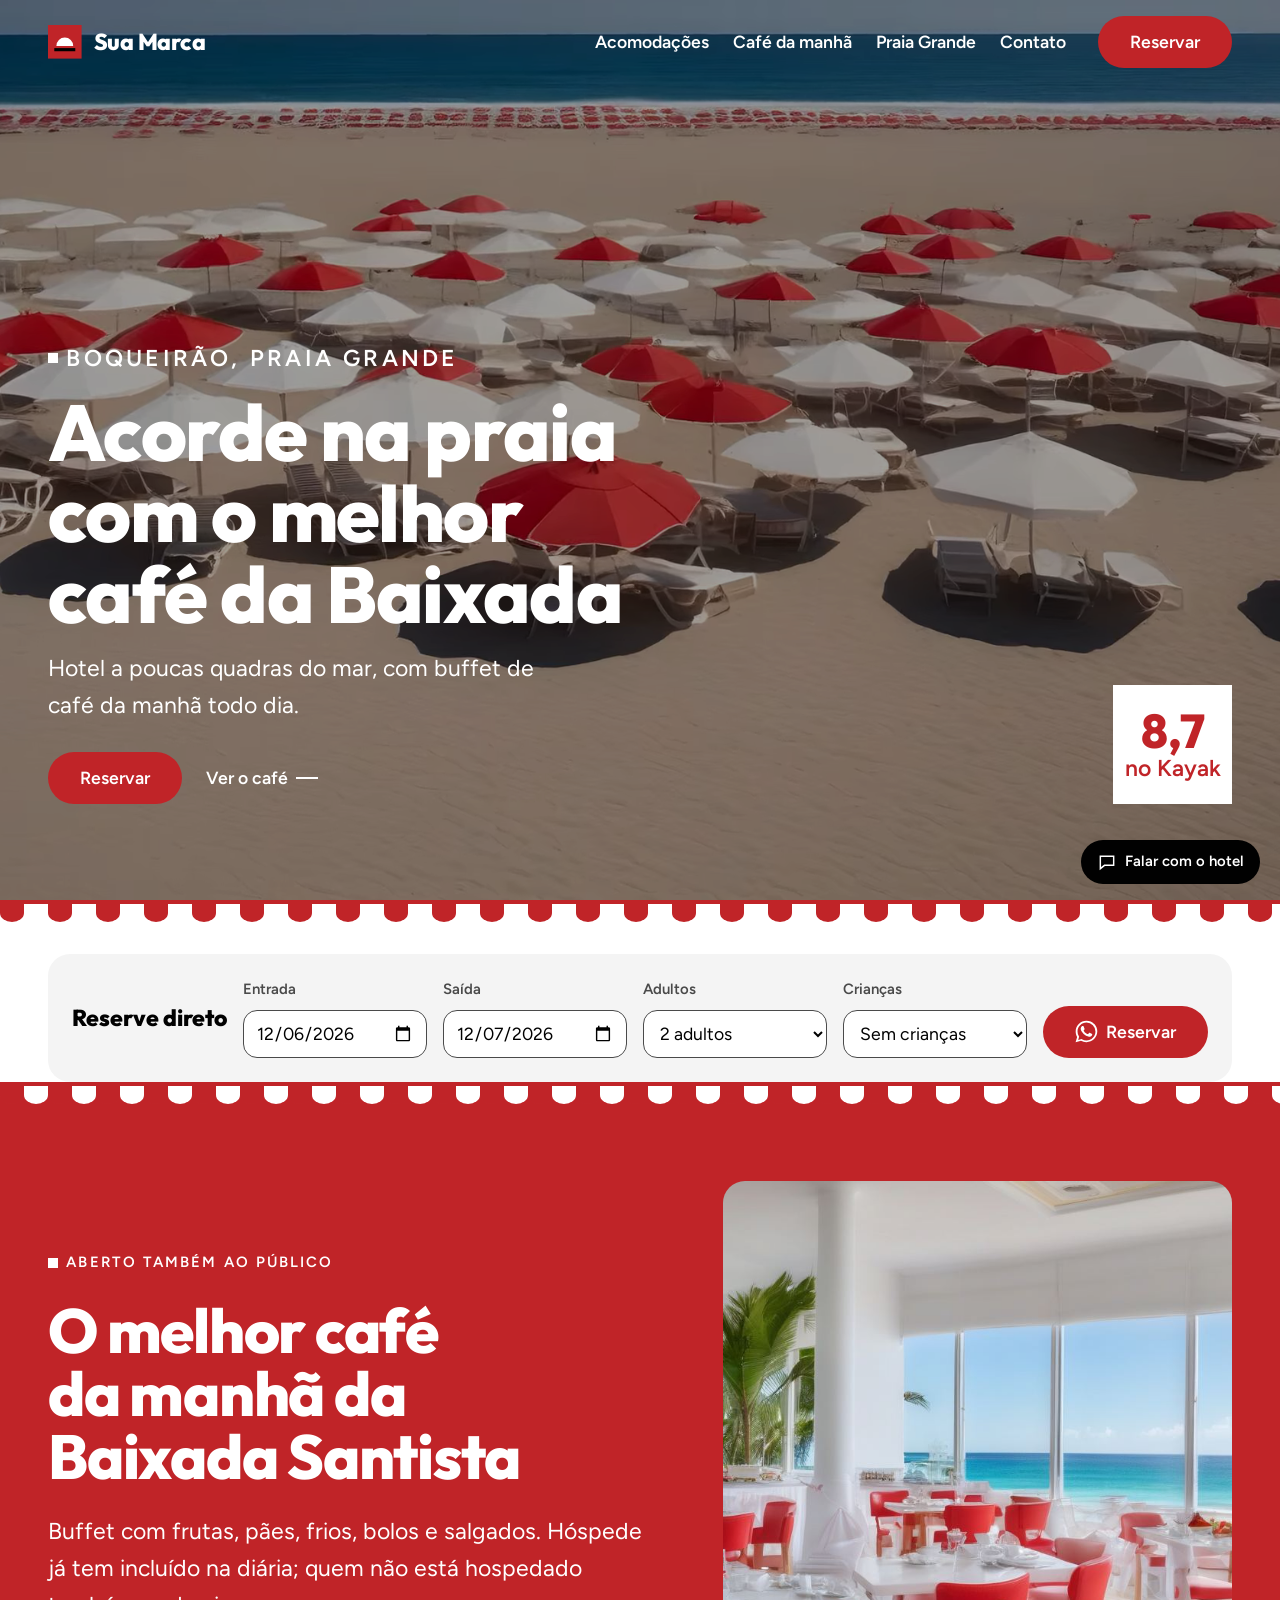
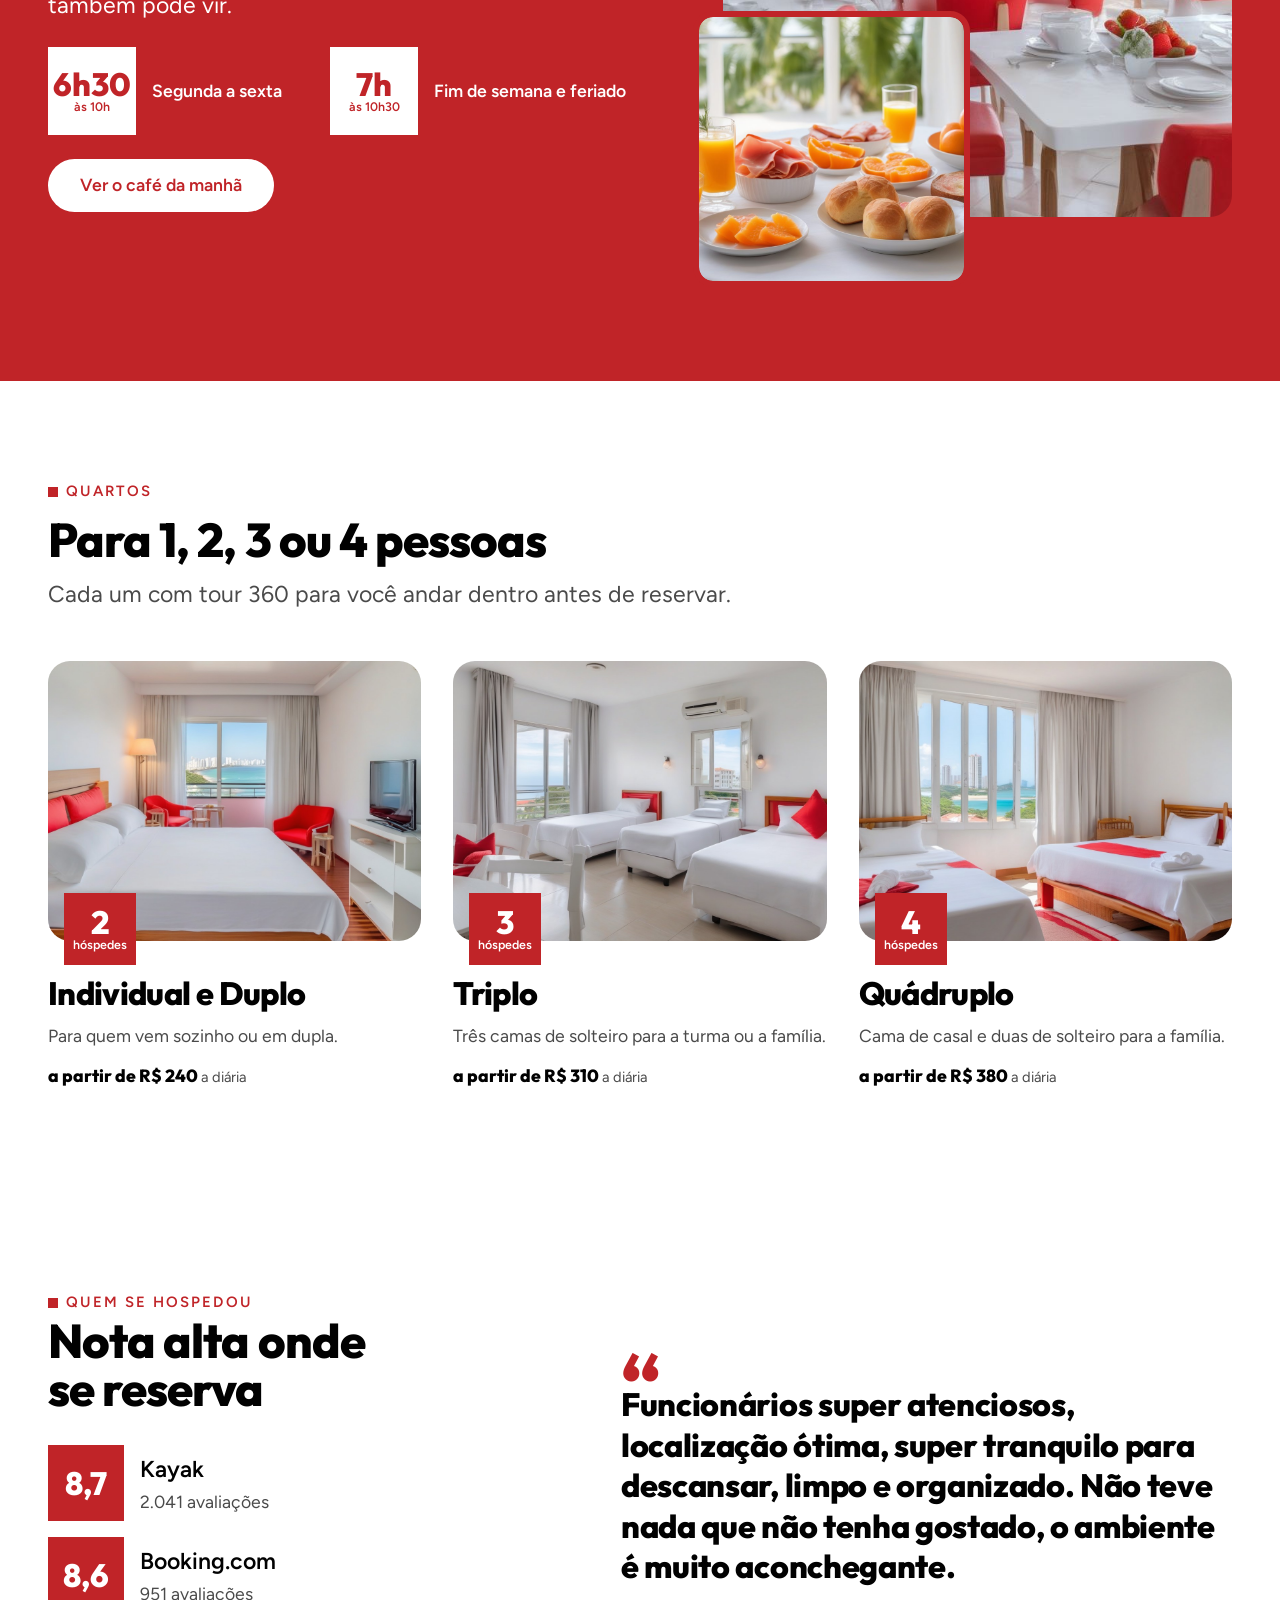
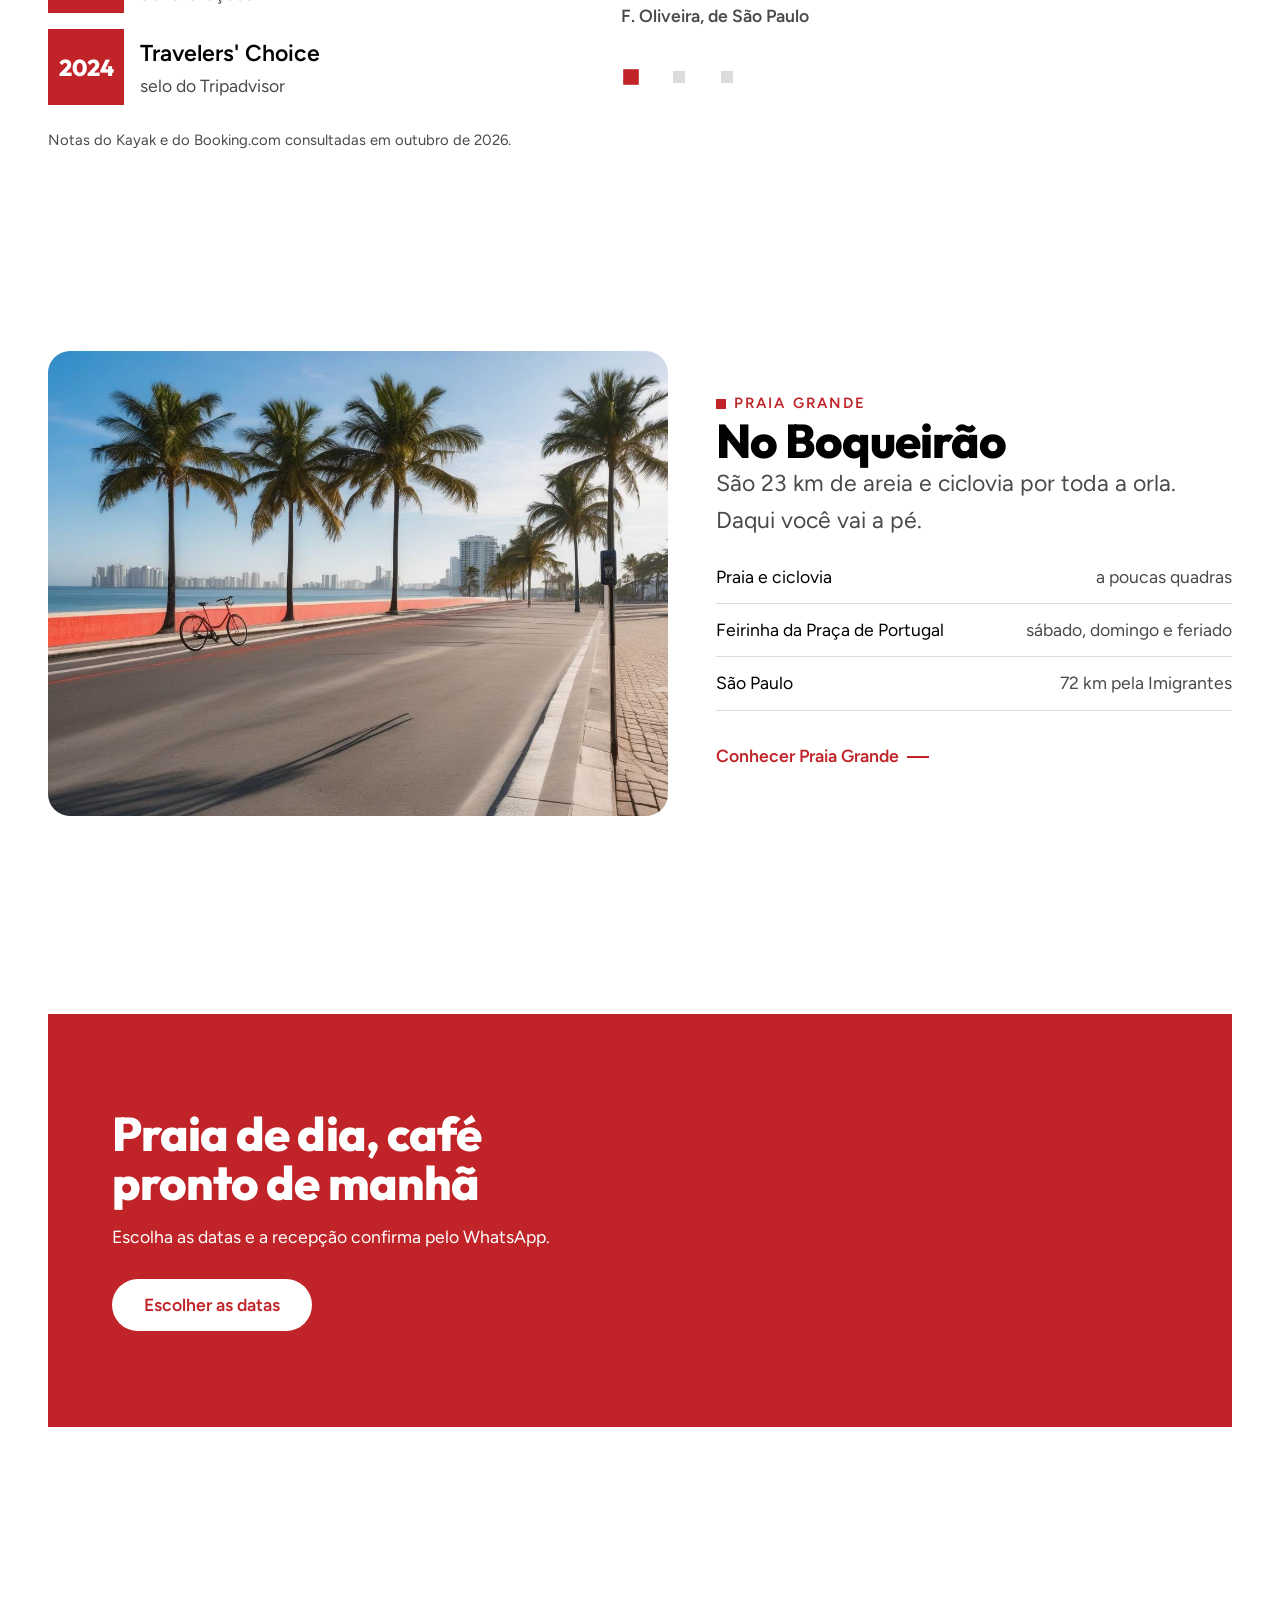
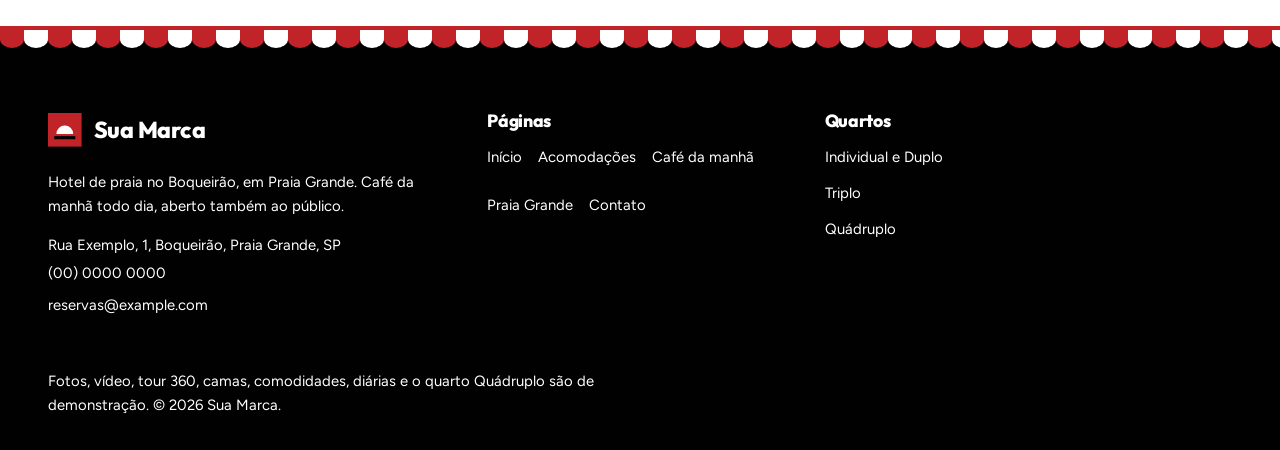
==== commit e33c0234: "Fotos novas dos quartos e textos alternativos" ====
--- a/index.html
+++ b/index.html
@@ -88,7 +88,7 @@
         <a class="btn btn--claro" href="cafe-da-manha.html">Ver o café da manhã</a>
       </div>
       <div class="cafe__fotos">
-        <img src="assets/cafe.jpg" alt="Salão de café da manhã claro, com mesas de toalha branca e cadeiras vermelhas" width="1216" height="832" loading="lazy" decoding="async">
+        <img src="assets/cafe.jpg" alt="Salão de café da manhã claro, com mesas de toalha branca, cadeiras vermelhas e janelas para o mar" width="1216" height="832" loading="lazy" decoding="async">
         <img src="assets/cafe-2.jpg" alt="Pães, pão de forma, presunto, laranjas, mamão e suco de laranja sobre a mesa branca" width="1216" height="832" loading="lazy" decoding="async">
       </div>
     </div>
@@ -103,19 +103,19 @@
       </div>
       <div class="quartos" data-reveal-filhos>
         <a class="quarto" href="individual.html">
-          <div class="quarto__foto"><img src="assets/individual-1.jpg" alt="Quarto claro com duas camas de lençol branco e mantas vermelhas, TV, poltrona vermelha e porta de vidro ensolarada" width="1216" height="832" loading="lazy" decoding="async"><span class="carimbo carimbo--canto"><strong>2</strong><small>hóspedes</small></span></div>
+          <div class="quarto__foto"><img src="assets/individual-1.jpg" alt="Quarto claro com cama de casal de lençol branco e almofadas vermelhas, poltrona vermelha, TV e janela com prédios" width="1216" height="832" loading="lazy" decoding="async"><span class="carimbo carimbo--canto"><strong>2</strong><small>hóspedes</small></span></div>
           <h3>Individual e Duplo</h3>
           <p>Para quem vem sozinho ou em dupla.</p>
           <p class="preco">a partir de R$ 240 <small>a diária</small></p>
         </a>
         <a class="quarto" href="triplo.html">
-          <div class="quarto__foto"><img src="assets/triplo-1.jpg" alt="Quarto claro com camas de solteiro de lençol branco, travesseiros vermelhos e janela ensolarada" width="1216" height="832" loading="lazy" decoding="async"><span class="carimbo carimbo--canto"><strong>3</strong><small>hóspedes</small></span></div>
+          <div class="quarto__foto"><img src="assets/triplo-1.jpg" alt="Quarto claro com três camas de solteiro de lençol branco, almofadas vermelhas e janela ensolarada" width="1216" height="832" loading="lazy" decoding="async"><span class="carimbo carimbo--canto"><strong>3</strong><small>hóspedes</small></span></div>
           <h3>Triplo</h3>
           <p>Três camas de solteiro para a turma ou a família.</p>
           <p class="preco">a partir de R$ 310 <small>a diária</small></p>
         </a>
         <a class="quarto" href="quadruplo.html">
-          <div class="quarto__foto"><img src="assets/quadruplo-1.jpg" alt="Quarto de família claro com camas de lençol branco e faixas vermelhas, TV e móveis de madeira clara" width="1216" height="832" loading="lazy" decoding="async"><span class="carimbo carimbo--canto"><strong>4</strong><small>hóspedes</small></span></div>
+          <div class="quarto__foto"><img src="assets/quadruplo-1.jpg" alt="Quarto de família claro com cama de casal e cama de solteiro, faixas vermelhas e janela grande com vista para o mar" width="1216" height="832" loading="lazy" decoding="async"><span class="carimbo carimbo--canto"><strong>4</strong><small>hóspedes</small></span></div>
           <h3>Quádruplo</h3>
           <p>Cama de casal e duas de solteiro para a família.</p>
           <p class="preco">a partir de R$ 380 <small>a diária</small></p>
